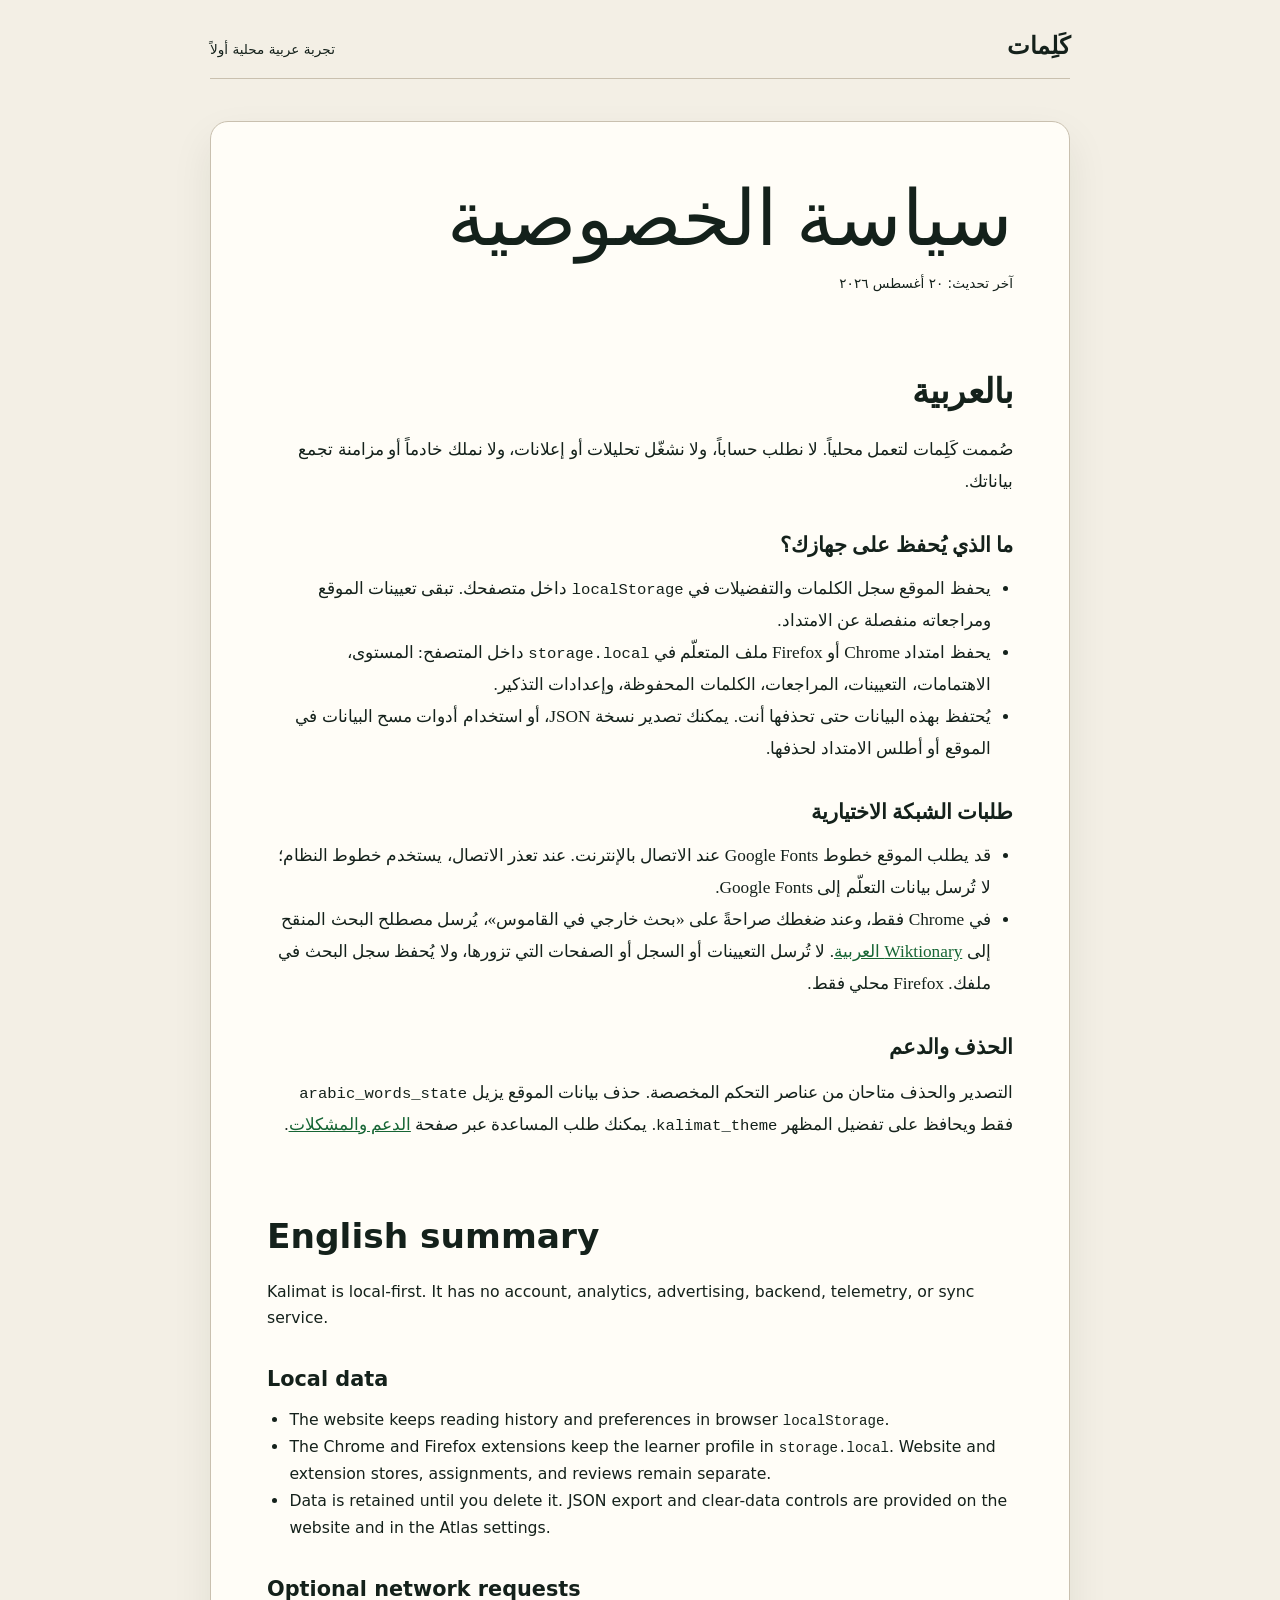
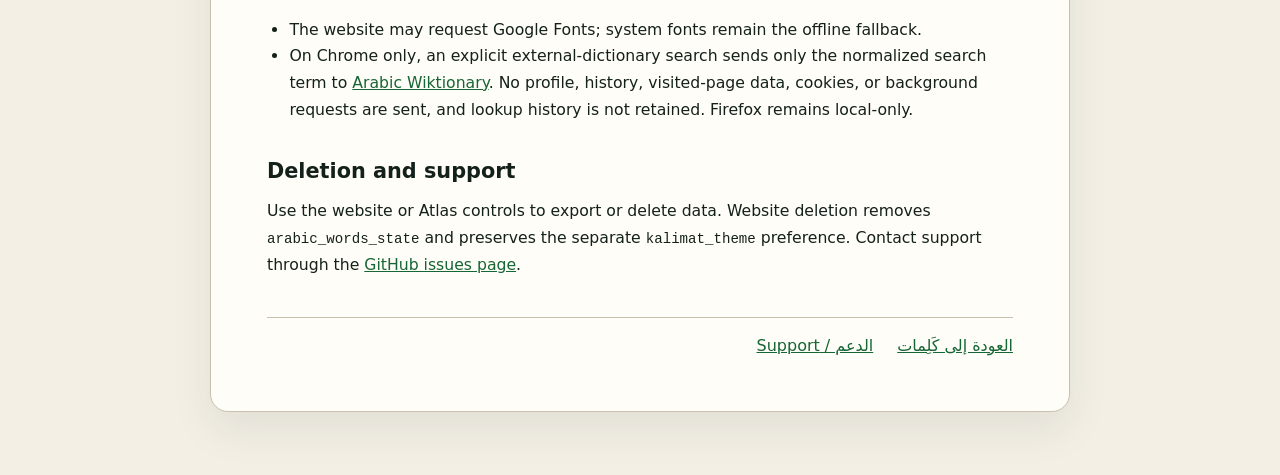
==== privacy.html @ 3b11c3c8 "docs: prepare Kalimat public beta kit" ====
<!doctype html>
<html lang="ar" dir="rtl">
<head>
  <meta charset="utf-8">
  <meta name="viewport" content="width=device-width, initial-scale=1">
  <meta name="description" content="سياسة خصوصية كَلِمات: بيانات تعلّم محلية بلا حسابات أو تحليلات.">
  <title>كَلِمات | سياسة الخصوصية</title>
  <style>
    :root { color-scheme: light; --ink: #14211b; --paper: #f3efe5; --panel: #fffdf7; --line: #c9c0af; --accent: #166534; }
    * { box-sizing: border-box; }
    body { margin: 0; min-height: 100vh; background: var(--paper); color: var(--ink); font-family: "Amiri", "Traditional Arabic", Georgia, serif; }
    .policy { width: min(860px, calc(100% - 32px)); margin: 0 auto; padding: 32px 0 64px; }
    .masthead { display: flex; align-items: baseline; justify-content: space-between; gap: 24px; border-bottom: 1px solid var(--line); padding-bottom: 16px; }
    .brand { color: inherit; font-size: 1.5rem; font-weight: 700; text-decoration: none; }
    .masthead p, .updated { margin: 0; font-family: system-ui, sans-serif; font-size: .85rem; }
    article { margin-top: 42px; background: var(--panel); border: 1px solid var(--line); border-radius: 18px; padding: clamp(24px, 5vw, 56px); box-shadow: 0 18px 42px rgb(20 33 27 / 8%); }
    h1 { margin: 0 0 8px; font-size: clamp(2.5rem, 7vw, 4.8rem); font-weight: 400; line-height: 1.1; }
    h2 { margin: 2.2em 0 .65em; font-size: clamp(1.45rem, 4vw, 2.15rem); }
    h3 { margin: 1.7em 0 .45em; font-size: 1.3rem; }
    p, li { font-size: 1.08rem; line-height: 1.85; }
    ul { padding-inline-start: 1.4em; }
    a { color: var(--accent); }
    .english { direction: ltr; text-align: left; font-family: system-ui, sans-serif; }
    .english p, .english li { font-size: .98rem; line-height: 1.7; }
    .links { display: flex; flex-wrap: wrap; gap: 16px 24px; margin-top: 38px; padding-top: 18px; border-top: 1px solid var(--line); font-family: system-ui, sans-serif; }
    code { direction: ltr; unicode-bidi: embed; font-family: ui-monospace, SFMono-Regular, Consolas, monospace; font-size: .9em; }
    @media (max-width: 560px) { .masthead { display: block; } .masthead p { margin-top: 8px; } article { padding: 22px 18px; } }
  </style>
</head>
<body>
  <main class="policy">
    <header class="masthead">
      <a class="brand" href="https://assem130.github.io/arabic-word-of-the-day/">كَلِمات</a>
      <p>تجربة عربية محلية أولاً</p>
    </header>
    <article>
      <h1>سياسة الخصوصية</h1>
      <p class="updated">آخر تحديث: ٢٠ أغسطس ٢٠٢٦</p>

      <h2>بالعربية</h2>
      <p>صُممت كَلِمات لتعمل محلياً. لا نطلب حساباً، ولا نشغّل تحليلات أو إعلانات، ولا نملك خادماً أو مزامنة تجمع بياناتك.</p>

      <h3>ما الذي يُحفظ على جهازك؟</h3>
      <ul>
        <li>يحفظ الموقع سجل الكلمات والتفضيلات في <code>localStorage</code> داخل متصفحك. تبقى تعيينات الموقع ومراجعاته منفصلة عن الامتداد.</li>
        <li>يحفظ امتداد Chrome أو Firefox ملف المتعلّم في <code>storage.local</code> داخل المتصفح: المستوى، الاهتمامات، التعيينات، المراجعات، الكلمات المحفوظة، وإعدادات التذكير.</li>
        <li>يُحتفظ بهذه البيانات حتى تحذفها أنت. يمكنك تصدير نسخة JSON، أو استخدام أدوات مسح البيانات في الموقع أو أطلس الامتداد لحذفها.</li>
      </ul>

      <h3>طلبات الشبكة الاختيارية</h3>
      <ul>
        <li>قد يطلب الموقع خطوط Google Fonts عند الاتصال بالإنترنت. عند تعذر الاتصال، يستخدم خطوط النظام؛ لا تُرسل بيانات التعلّم إلى Google Fonts.</li>
        <li>في Chrome فقط، وعند ضغطك صراحةً على «بحث خارجي في القاموس»، يُرسل مصطلح البحث المنقح إلى <a href="https://ar.wiktionary.org/">Wiktionary العربية</a>. لا تُرسل التعيينات أو السجل أو الصفحات التي تزورها، ولا يُحفظ سجل البحث في ملفك. Firefox محلي فقط.</li>
      </ul>

      <h3>الحذف والدعم</h3>
      <p>التصدير والحذف متاحان من عناصر التحكم المخصصة. حذف بيانات الموقع يزيل <code>arabic_words_state</code> فقط ويحافظ على تفضيل المظهر <code>kalimat_theme</code>. يمكنك طلب المساعدة عبر صفحة <a href="https://github.com/Assem130/arabic-word-of-the-day/issues">الدعم والمشكلات</a>.</p>

      <section class="english" lang="en" dir="ltr">
        <h2>English summary</h2>
        <p>Kalimat is local-first. It has no account, analytics, advertising, backend, telemetry, or sync service.</p>
        <h3>Local data</h3>
        <ul>
          <li>The website keeps reading history and preferences in browser <code>localStorage</code>.</li>
          <li>The Chrome and Firefox extensions keep the learner profile in <code>storage.local</code>. Website and extension stores, assignments, and reviews remain separate.</li>
          <li>Data is retained until you delete it. JSON export and clear-data controls are provided on the website and in the Atlas settings.</li>
        </ul>
        <h3>Optional network requests</h3>
        <ul>
          <li>The website may request Google Fonts; system fonts remain the offline fallback.</li>
          <li>On Chrome only, an explicit external-dictionary search sends only the normalized search term to <a href="https://ar.wiktionary.org/">Arabic Wiktionary</a>. No profile, history, visited-page data, cookies, or background requests are sent, and lookup history is not retained. Firefox remains local-only.</li>
        </ul>
        <h3>Deletion and support</h3>
        <p>Use the website or Atlas controls to export or delete data. Website deletion removes <code>arabic_words_state</code> and preserves the separate <code>kalimat_theme</code> preference. Contact support through the <a href="https://github.com/Assem130/arabic-word-of-the-day/issues">GitHub issues page</a>.</p>
      </section>

      <nav class="links" aria-label="روابط السياسة">
        <a href="https://assem130.github.io/arabic-word-of-the-day/">العودة إلى كَلِمات</a>
        <a href="https://github.com/Assem130/arabic-word-of-the-day/issues">الدعم / Support</a>
      </nav>
    </article>
  </main>
</body>
</html>
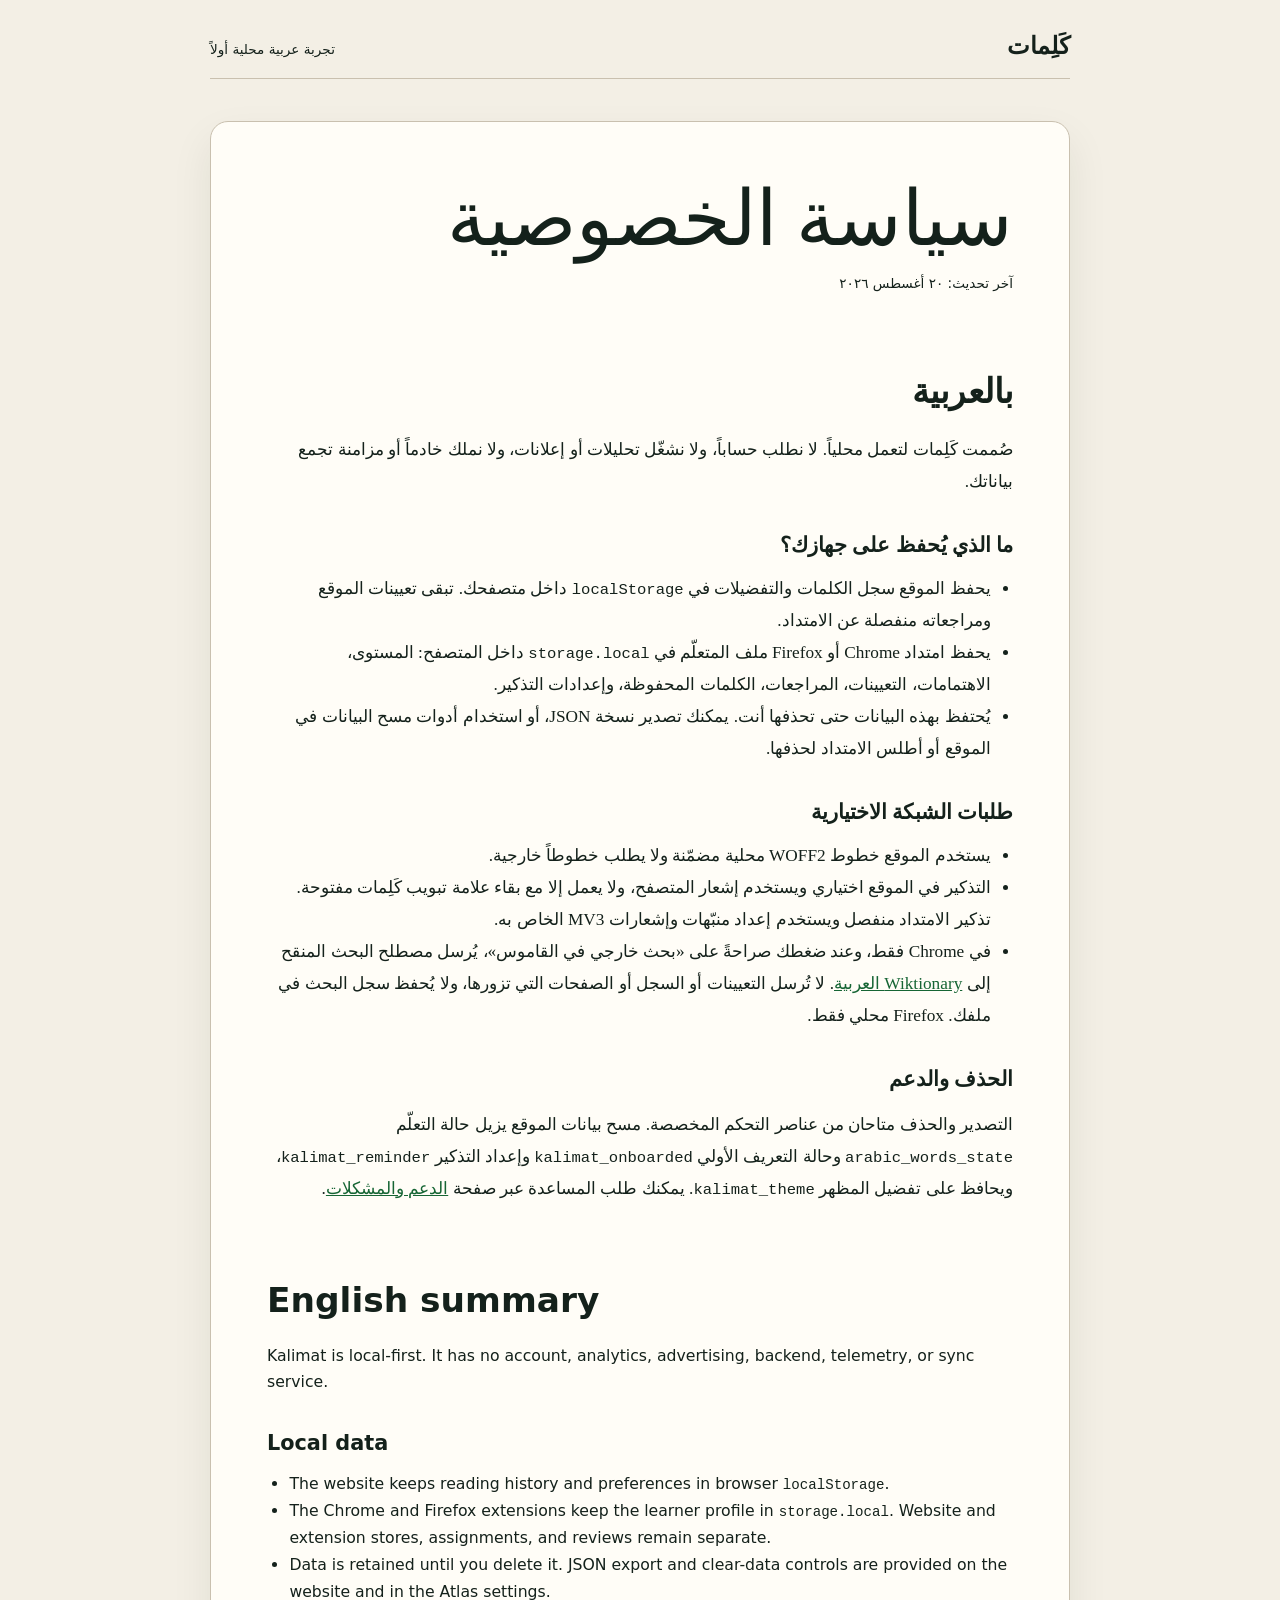
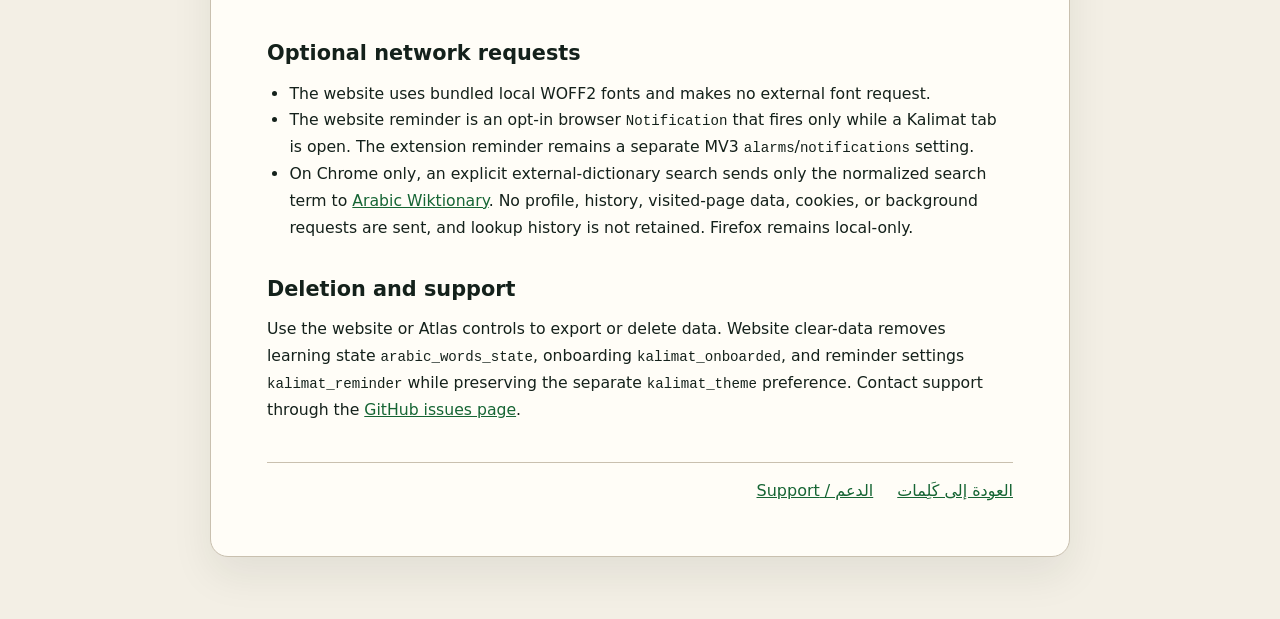
==== commit a63eae3e: "Fix post-beta review findings" ====
--- a/privacy.html
+++ b/privacy.html
@@ -49,12 +49,13 @@
 
       <h3>طلبات الشبكة الاختيارية</h3>
       <ul>
-        <li>قد يطلب الموقع خطوط Google Fonts عند الاتصال بالإنترنت. عند تعذر الاتصال، يستخدم خطوط النظام؛ لا تُرسل بيانات التعلّم إلى Google Fonts.</li>
+        <li>يستخدم الموقع خطوط WOFF2 محلية مضمّنة ولا يطلب خطوطاً خارجية.</li>
+        <li>التذكير في الموقع اختياري ويستخدم إشعار المتصفح، ولا يعمل إلا مع بقاء علامة تبويب كَلِمات مفتوحة. تذكير الامتداد منفصل ويستخدم إعداد منبّهات وإشعارات MV3 الخاص به.</li>
         <li>في Chrome فقط، وعند ضغطك صراحةً على «بحث خارجي في القاموس»، يُرسل مصطلح البحث المنقح إلى <a href="https://ar.wiktionary.org/">Wiktionary العربية</a>. لا تُرسل التعيينات أو السجل أو الصفحات التي تزورها، ولا يُحفظ سجل البحث في ملفك. Firefox محلي فقط.</li>
       </ul>
 
       <h3>الحذف والدعم</h3>
-      <p>التصدير والحذف متاحان من عناصر التحكم المخصصة. حذف بيانات الموقع يزيل <code>arabic_words_state</code> فقط ويحافظ على تفضيل المظهر <code>kalimat_theme</code>. يمكنك طلب المساعدة عبر صفحة <a href="https://github.com/Assem130/arabic-word-of-the-day/issues">الدعم والمشكلات</a>.</p>
+      <p>التصدير والحذف متاحان من عناصر التحكم المخصصة. مسح بيانات الموقع يزيل حالة التعلّم <code>arabic_words_state</code> وحالة التعريف الأولي <code>kalimat_onboarded</code> وإعداد التذكير <code>kalimat_reminder</code>، ويحافظ على تفضيل المظهر <code>kalimat_theme</code>. يمكنك طلب المساعدة عبر صفحة <a href="https://github.com/Assem130/arabic-word-of-the-day/issues">الدعم والمشكلات</a>.</p>
 
       <section class="english" lang="en" dir="ltr">
         <h2>English summary</h2>
@@ -67,11 +68,12 @@
         </ul>
         <h3>Optional network requests</h3>
         <ul>
-          <li>The website may request Google Fonts; system fonts remain the offline fallback.</li>
+          <li>The website uses bundled local WOFF2 fonts and makes no external font request.</li>
+          <li>The website reminder is an opt-in browser <code>Notification</code> that fires only while a Kalimat tab is open. The extension reminder remains a separate MV3 <code>alarms</code>/<code>notifications</code> setting.</li>
           <li>On Chrome only, an explicit external-dictionary search sends only the normalized search term to <a href="https://ar.wiktionary.org/">Arabic Wiktionary</a>. No profile, history, visited-page data, cookies, or background requests are sent, and lookup history is not retained. Firefox remains local-only.</li>
         </ul>
         <h3>Deletion and support</h3>
-        <p>Use the website or Atlas controls to export or delete data. Website deletion removes <code>arabic_words_state</code> and preserves the separate <code>kalimat_theme</code> preference. Contact support through the <a href="https://github.com/Assem130/arabic-word-of-the-day/issues">GitHub issues page</a>.</p>
+        <p>Use the website or Atlas controls to export or delete data. Website clear-data removes learning state <code>arabic_words_state</code>, onboarding <code>kalimat_onboarded</code>, and reminder settings <code>kalimat_reminder</code> while preserving the separate <code>kalimat_theme</code> preference. Contact support through the <a href="https://github.com/Assem130/arabic-word-of-the-day/issues">GitHub issues page</a>.</p>
       </section>
 
       <nav class="links" aria-label="روابط السياسة">
